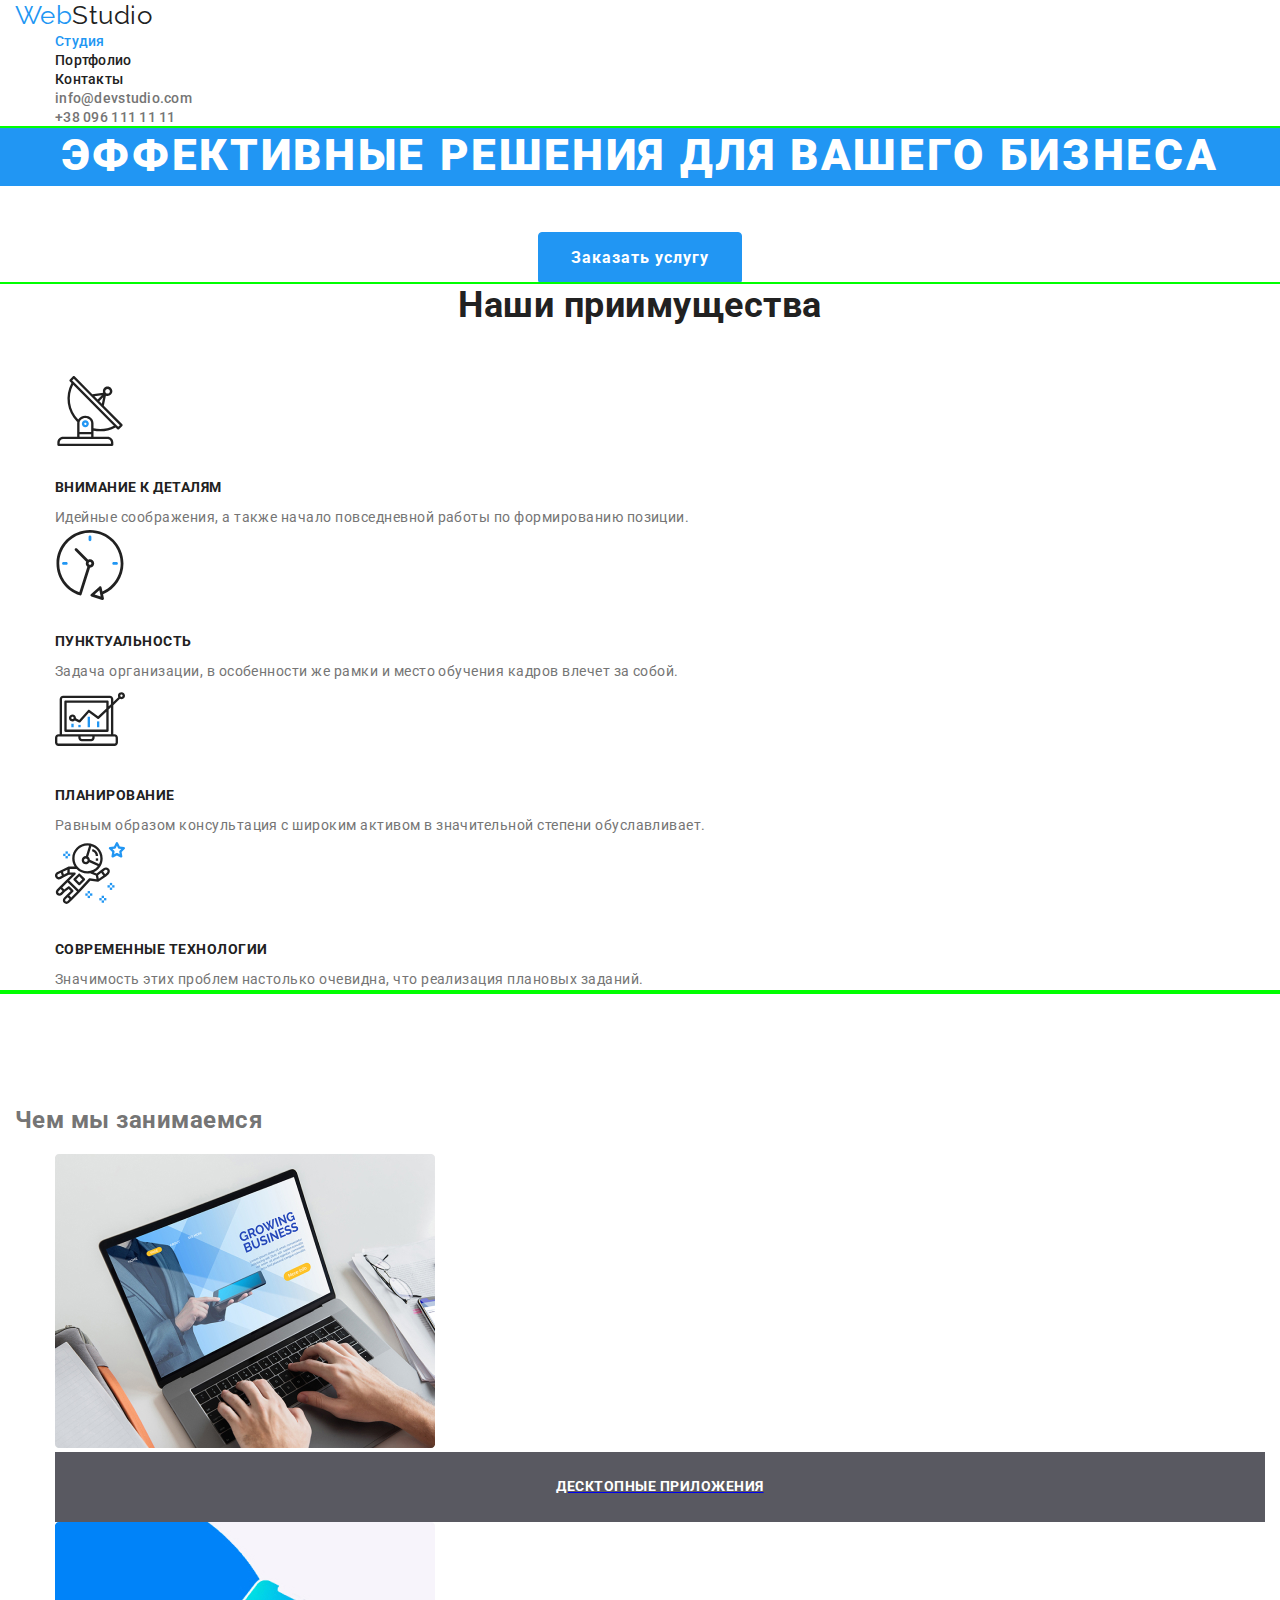
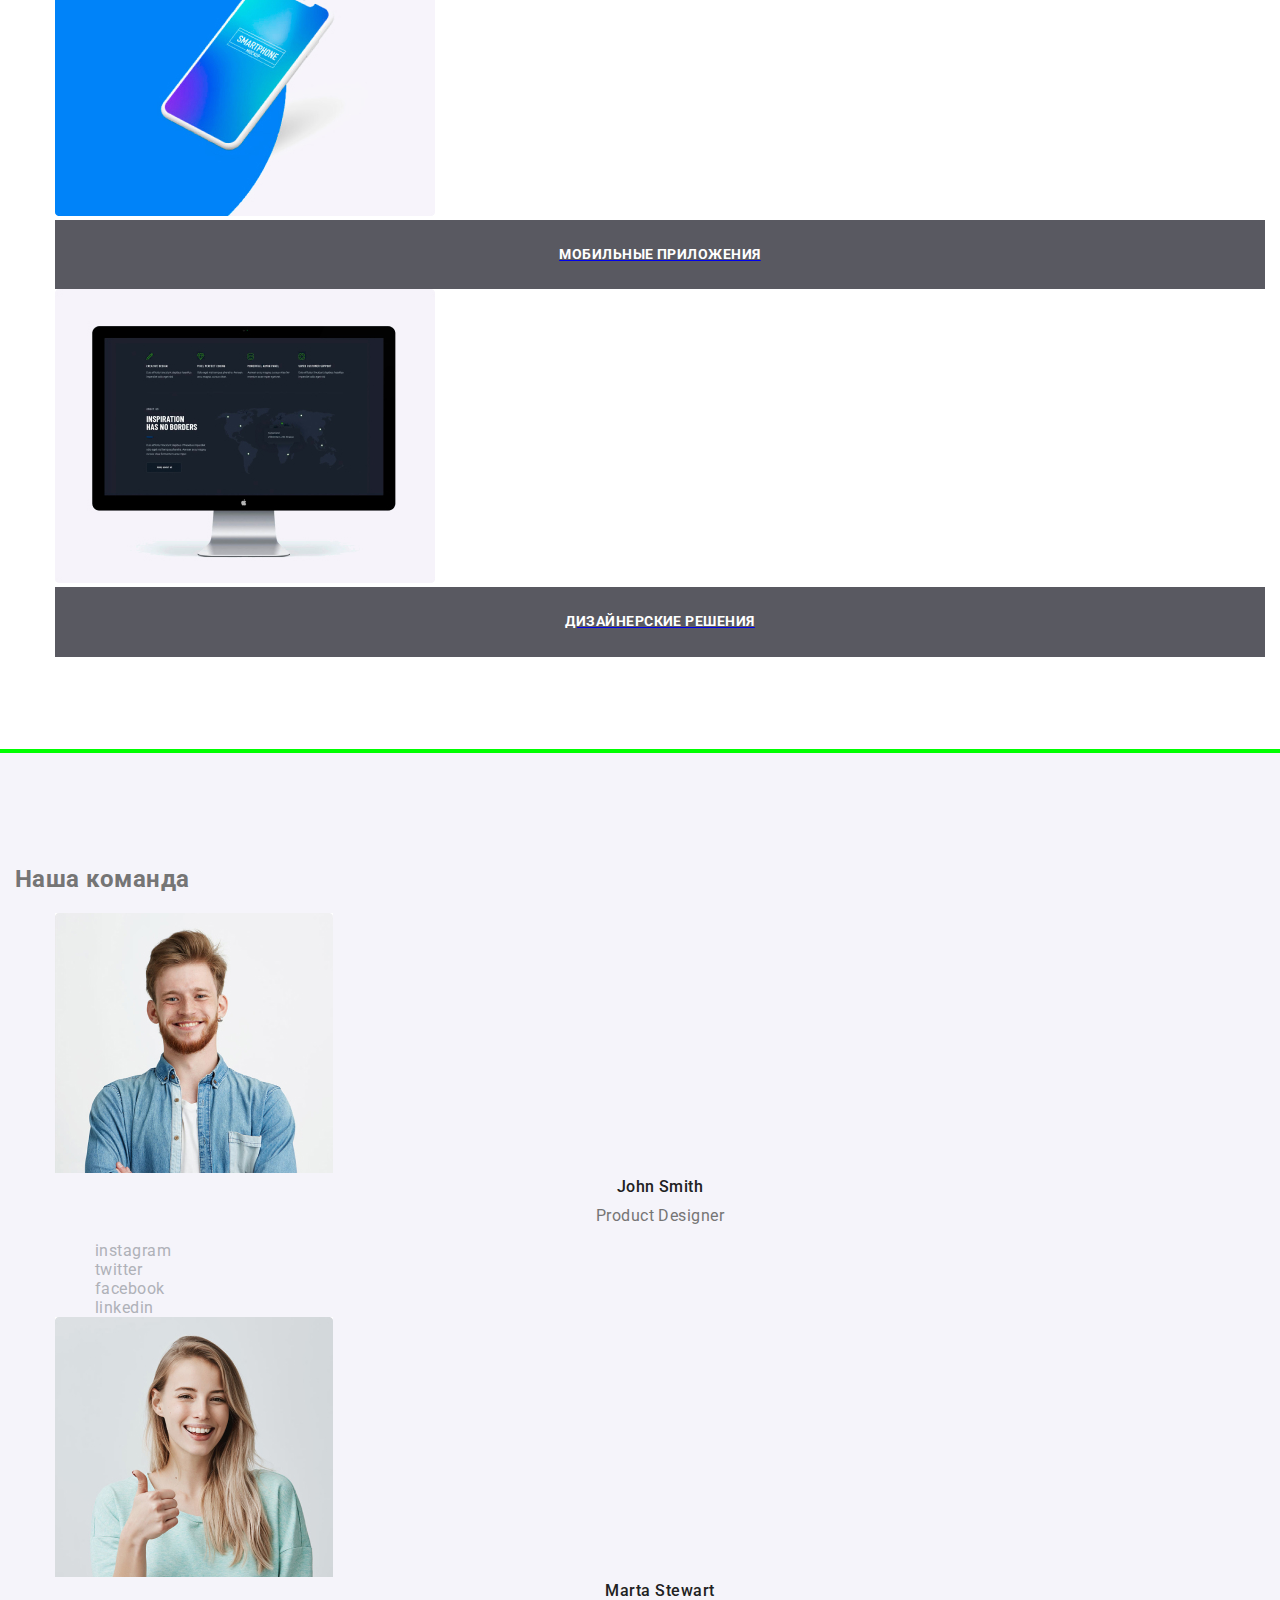
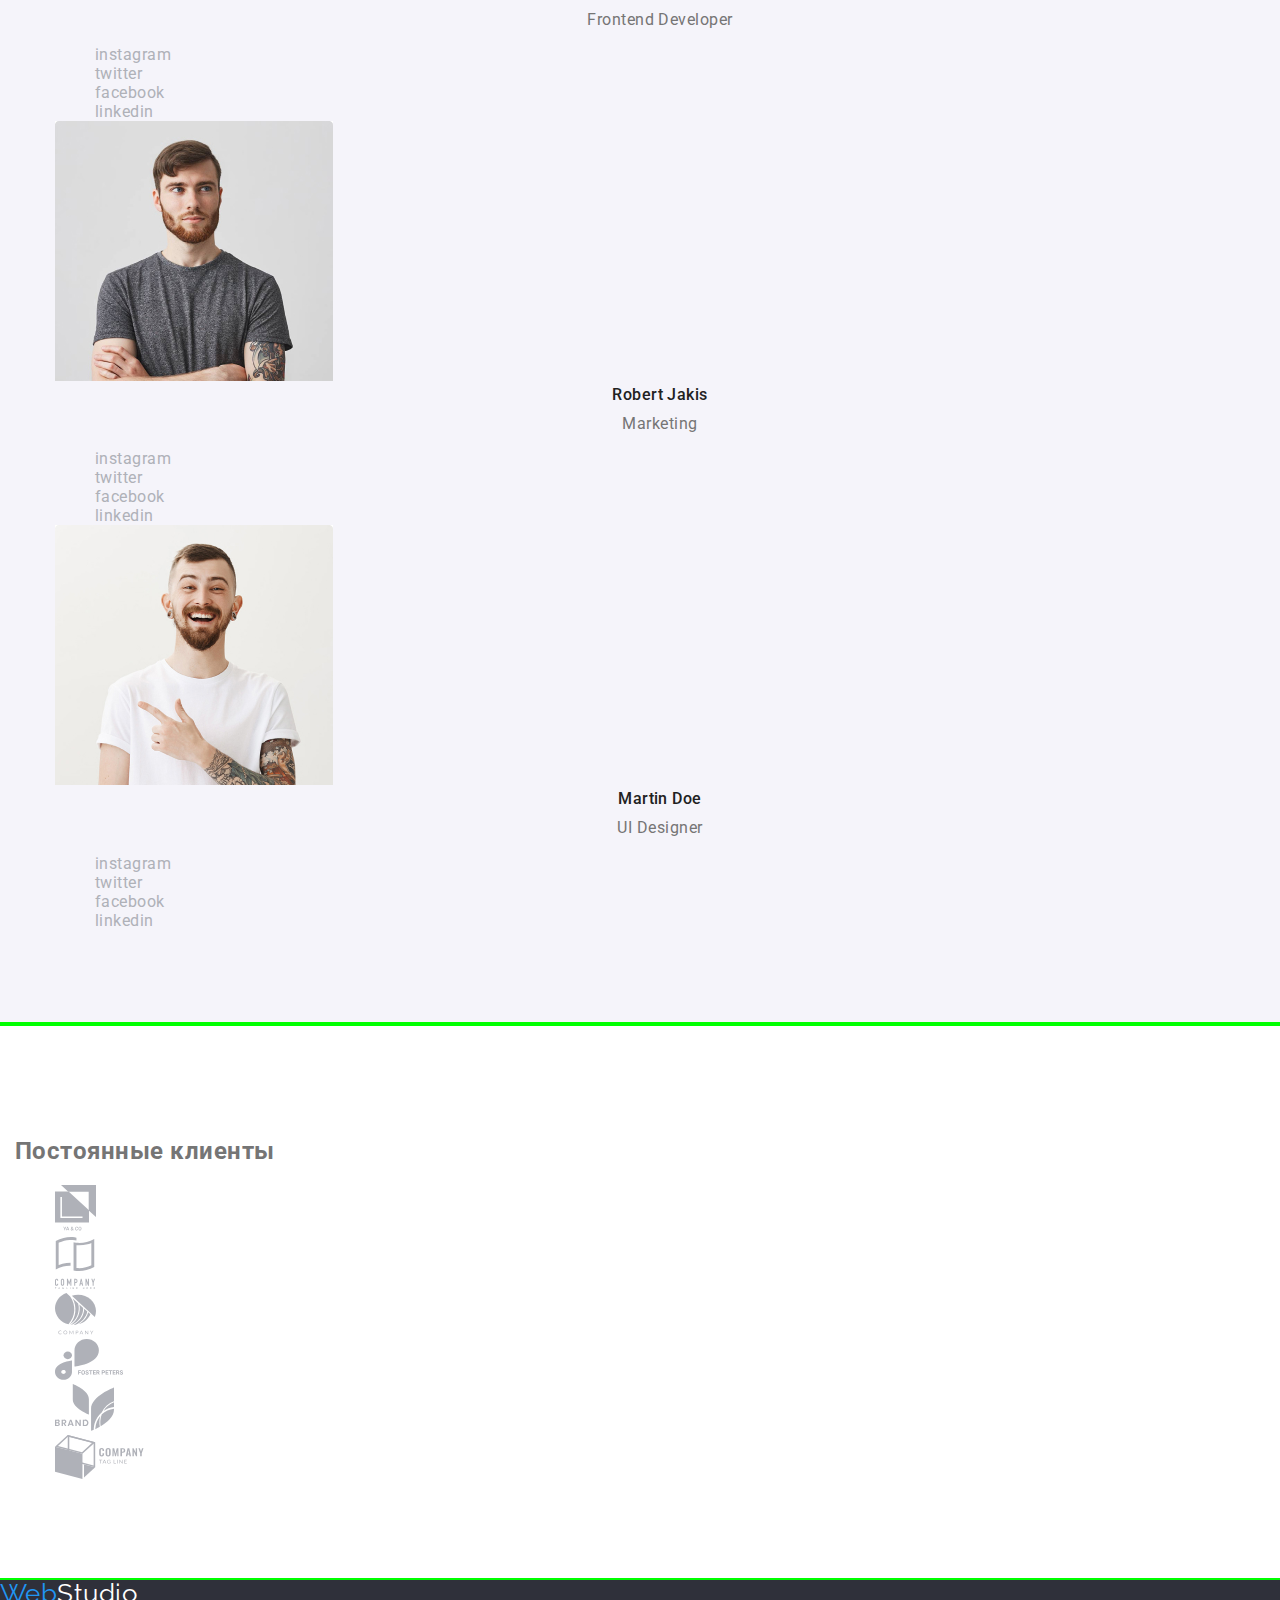
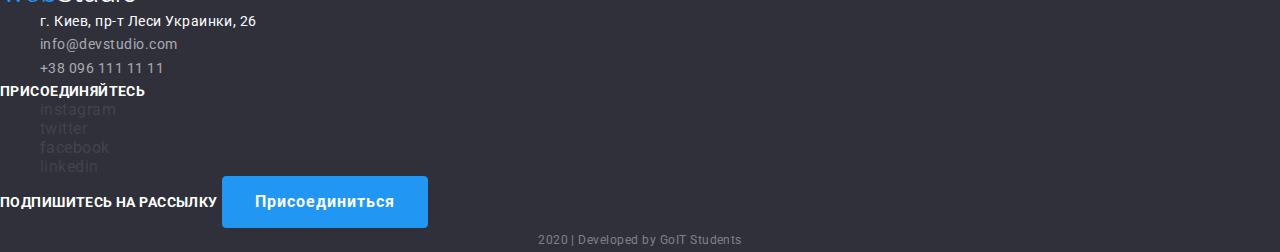
==== index.html @ 6aab1367 "добваляет марджины и падинги" ====
<!DOCTYPE html>
<html lang="ru">

<head>
    <meta charset="UTF-8">
    <meta name="viewport" content="width=device-width, initial-scale=1.0">
    <title>Web Studio</title>
    <link
        href="https://fonts.googleapis.com/css2?family=Raleway:wght@700&family=Roboto:wght@400;500;700;900&display=swap"
        rel="stylesheet">
    <link rel="stylesheet" href="./css/styles.css">
    <link rel="icon" href="./images/Web_Studio.svg">
</head>

<body>

    <!-- шапка -->

    <header class="page-header">
        <div class="container">
            <nav>
                <a href="/" class="logo"><span>Web</span>Studio</a>
                <ul class="site-nav list">
                    <li><a href="./index.html" class="link current">Студия</a></li>
                    <li><a href="./portfolio.html" class="link">Портфолио</a></li>
                    <li><a href="#" class="link">Контакты</a></li>
                </ul>
            </nav>
            <ul class="auth-nav list">
                <li><a href="mailto:info@devstudio.com" class="link">info@devstudio.com</a></li>
                <li><a href="tel:+380965566866" class="link">+38 096 111 11 11</a>
                </li>
            </ul>
        </div>
    </header>

    <main>

        <!-- герой -->

        <section class="hero">
            <h1 class="hero-title">эффективные решения для вашего бизнеса</h1>
            <a href="#" class="button">Заказать услугу</a>
        </section>

        <!-- преимущества -->

        <section class="section-advantages">
            <div class="container">
                <h2 class="section-title">Наши приимущества</h2>
                <ul class="advantages-list">
                    <li>
                        <img src="./images/antenna.svg" alt="иконка антенны" class="images">
                        <h3 class="title">Внимание к деталям</h3>
                        <p>Идейные соображения, а также начало повседневной работы по формированию позиции.</p>
                    </li>
                    <li>
                        <img src="./images/clock.svg" alt="иконка часов" class="images">
                        <h3 class="title">Пунктуальность</h3>
                        <p>Задача организации, в особенности же рамки и место обучения кадров влечет за собой.</p>
                    </li>
                    <li>
                        <img src="./images/diagram.svg" alt="иконка диаграммы" class="images">
                        <h3 class="title">Планирование</h3>
                        <p>Равным образом консультация с широким активом в значительной степени обуславливает.</p>
                    </li>
                    <li>
                        <img src="./images/astronaut.svg" alt="иконка астронавта" class="images">
                        <h3 class="title">Современные технологии</h3>
                        <p>Значимость этих проблем настолько очевидна, что реализация плановых заданий.</p>
                    </li>
                </ul>
            </div>
        </section>

        <!-- занятость -->

        <section class="section">
            <div class="container">
                <h2 class="section-title">Чем мы занимаемся</h2>
                <ul class="list">
                    <li>
                        <a href="#"><img src="./images/desktop-app.jpg" alt="Десктопные приложения" width="380">
                            <h3 class="title">Десктопные приложения</h3>
                        </a>
                    </li>
                    <li>
                        <a href="#"><img src="./images/mobile-app.jpg" alt="Мобильные приложения" width="380">
                            <h3 class="title">Мобильные приложения</h3>
                        </a>
                    </li>
                    <li><a href="№"><img src="./images/design-decisions.jpg" alt="Дизайнерские решения" width="380">
                            <h3 class="title">Дизайнерские решения</h3>
                        </a>
                    </li>
                </ul>
            </div>
        </section>

        <!-- команда разработчиков -->

        <section class="section developers">
            <div class="container">
                <h2 class="section-title">Наша команда </h2>
                <ul class="list">
                    <li>
                        <img src="./images/john-smith.jpg" alt="John Smith" class="images" width="278">
                        <h3 class="subject">John Smith</h3>
                        <p>Product Designer</p>
                        <ul class="list">
                            <li><a href="#" aria-label="ссылка на instagram" class="icon">instagram</a></li>
                            <li><a href="#" aria-label="ссылка на twitter" class="icon">twitter</a></li>
                            <li><a href="#" aria-label="ссылка на facebook" class="icon">facebook</a></li>
                            <li><a href="#" aria-label="ссылка на linkedin" class="icon">linkedin</a></li>
                        </ul>
                    </li>
                    <li>
                        <img src="./images/marta-stewart.jpg" alt="Marta Stewart" width="278">
                        <h3 class="subject">Marta Stewart</h3>
                        <p>Frontend Developer</p>
                        <ul class="list">
                            <li><a href="#" aria-label="ссылка на instagram" class="icon">instagram</a></li>
                            <li><a href="#" aria-label="ссылка на twitter" class="icon">twitter</a></li>
                            <li><a href="#" aria-label="ссылка на facebook" class="icon">facebook</a></li>
                            <li><a href="#" aria-label="ссылка на linkedin" class="icon">linkedin</a></li>
                        </ul class="list">
                    </li>
                    <li>
                        <img src="./images/robert-jakis.jpg" alt="Robert Jakis" width="278">
                        <h3 class="subject">Robert Jakis</h3>
                        <p>Marketing</p>
                        <ul class="list">
                            <li><a href="#" aria-label="ссылка на instagram" class="icon">instagram</a></li>
                            <li><a href="#" aria-label="ссылка на twitter" class="icon">twitter</a></li>
                            <li><a href="#" aria-label="ссылка на facebook" class="icon">facebook</a></li>
                            <li><a href="#" aria-label="ссылка на linkedin" class="icon">linkedin</a></li>
                        </ul>
                    </li>
                    <li>
                        <img src="./images/martin-doe.jpg" alt="Martin Doe" width="278">
                        <h3 class="subject">Martin Doe</h3>
                        <p>UI Designer</p>
                        <ul class="list">
                            <li><a href="#" aria-label="ссылка на instagram" class="icon">instagram</a></li>
                            <li><a href="#" aria-label="ссылка на twitter" class="icon">twitter</a></li>
                            <li><a href="#" aria-label="ссылка на facebook" class="icon">facebook</a></li>
                            <li><a href="#" aria-label="ссылка на linkedin" class="icon">linkedin</a></li>
                        </ul>
                    </li>
                </ul>
            </div>
        </section>

        <!-- наши клиенты -->

        <section class="section">
            <div class="container">
                <h2 class="section-title">Постоянные клиенты</h2>
                <ul class="list">
                    <li><a href="#"><img src="./images/logo-1.svg" alt="YA & CO"></a></li>
                    <li><a href="#"><img src="./images/logo-2.svg" alt="Company Tagline Here"></a></li>
                    <li><a href="#"><img src="./images/logo-3.svg" alt="Company"></a></li>
                    <li><a href="#"><img src="./images/logo-4.svg" alt="Foster Peters"></a></li>
                    <li><a href="#"><img src="./images/logo-5.svg" alt="Brand"></a></li>
                    <li><a href="#"><img src="./images/logo-6.svg" alt="Company TAG LINE"></a></li>
                </ul>
            </div>
        </section>

    </main>

    <footer>
        <div>
            <div>
                <a href="/" class="logo"><span>Web</span>Studio</a>
                <address>
                    <ul class="list">
                        <li>г. Киев, пр-т Леси Украинки, 26</li>
                        <li><a href="mailto:info@devstudio.com" class="contacts">info@devstudio.com</a></li>
                        <li><a href="tel:+380965566866" class="contacts">+38 096 111 11 11</a></li>
                    </ul>
                </address>
            </div>
            <div>
                <b class="title">присоединяйтесь</b>
                <ul class="list">
                    <li><a href="#" aria-label="ссылка на instagram" class="icon">instagram</a></li>
                    <li><a href="#" aria-label="ссылка на twitter" class="icon">twitter</a></li>
                    <li><a href="#" aria-label="ссылка на facebook" class="icon">facebook</a></li>
                    <li><a href="#" aria-label="ссылка на linkedin" class="icon">linkedin</a></li>
                </ul>
            </div>
            <div>
                <b class="title">Подпишитесь на рассылку</b>
                <button class="button">Присоединиться</button>
            </div>
        </div>
        <div>
            <p class="text">2020 | Developed by GoIT Students</p>
        </div>

    </footer>

</body>

</html>
---- css/styles.css ----
/* цвет основного текста #757575 */
/* вторичный цвет текста #212121 */
/* белый #ffffff */
/* цвет акцента #2196F3 */
/* цвет подложки в занятости rgba(47, 48, 58, 0.8) */
/* цвет логотипов #AFB1B8; */
/* цвет бекграунда под фото #F5F4FA; */
/* цвет футора #2F303A; */
/* цвет контактов в футоре rgba(255, 255, 255, 0.6); */
/* цвет иконок соцсетей в футоре rgba(255, 255, 255, 0.1); */
/* цвет надписи создателей сайта rgba(255, 255, 255, 0.4); */



:root {
    --primarli-text-color: #757575;
    --title-text-color: #212121;
    --accent-color: #2196F3;
    --primarly-white-color: #ffffff;
    --busyness-bg: rgba(47, 48, 58, 0.8);
    --logo-color: #AFB1B8;
    --back-graund-developers-color: #F5F4FA;
    --footer-color: #2F303A;
    --contacts-color: rgba(255, 255, 255, 0.6);
    --social-icon-color: rgba(255, 255, 255, 0.1);
    --developers-text-color: rgba(255, 255, 255, 0.4);

}

body {
    margin: 0;
    background-color: var(--primarly-white-color);
    color: var(--primarli-text-color);
    font-family: Roboto, sans-serif;
    letter-spacing: 0.03em;
}

.container {
    width: 1230;
    padding-left: 15px;
    padding-right: 15px;
    outline: 2px solid lime;
}
li {
    list-style: none;
}

ul {
    margin-top: 0;
    margin-bottom: 0;
}

.logo {
    color: var(--title-text-color);
    font-family: Raleway;
    font-size: 26px;
    line-height: 1.2;
    text-decoration: none;
}

.logo > span {
color: var(--accent-color);
}

footer .logo {
    color: var(--primarly-white-color);
}

/* site-nav */

.site-nav .link {
    color: var(--title-text-color);
    font-weight: 500;
    font-size: 14px;
    line-height: 1.14;
    letter-spacing: 0.02em;
    text-decoration: none;
}
.site-nav .link:hover, 
.site-nav .link:focus
{
color: var(--accent-color);
}

.site-nav .link.current {
    color: var(--accent-color);
}

/* auth-nav */

.auth-nav .link {
    color: var(--primarli-text-color);
    font-weight: 500;
    font-size: 14px;
    line-height: 1.14;
    letter-spacing: 0.02em;
    text-decoration: none; 
}
.auth-nav a:hover {
    color: var(--accent-color);
}


/* герой */

.hero {
    text-align: center;
}

.hero .hero-title{
    margin-top: 0;
    margin-bottom: 46px;

    color: var(--primarly-white-color);
    background-color: var(--accent-color);
    font-weight: 900;
    font-size: 44px;
    line-height: 1.36;
    text-align: center;
    letter-spacing: 0.06em;
    text-transform: uppercase;
}

.button {
    color: var(--primarly-white-color);
    background-color: var(--accent-color);
    font-family: inherit; 
    font-weight: bold;
    font-size: 16px;
    line-height: 1.88;
    align-items: center;
    text-align: center;
    letter-spacing: 0.06em;
    text-decoration: none; 
    
    display: inline-block;
    padding: 10px 32px;
    border: 1px solid var(--accent-color);
    border-radius: 4px;
}

.button:hover,
.button:focus {
    color: var(--accent-color);
    background-color: var(--primarly-white-color);
    border: 1px solid var(--accent-color);
    
}
/* секция */

.section-advantages .images{
    margin-bottom: 30px;
}

.section-advantages .section-title {
    margin-top: 0;
    margin-bottom: 50px;

    color: var(--title-text-color);
    font-weight: bold;
    font-size: 36px;
    line-height: 1.17;
    text-align: center;
}

.section-advantages .title {
    margin-top: 0;
    margin-bottom: 10px;

    color: var(--title-text-color);
    font-weight: bold;
    font-size: 14px;
    line-height: 1.14;
    text-transform: uppercase;
}
    
.advantages-list p {
    margin-top: 0;
    margin-bottom: 0;

    font-size: 14px;
    line-height: 1.71;
}


/* список преимуществ */

.section-advantages .container{
    padding-top: 0;
    padding-bottom: 0;
}

.advantages-list .images:hover {
    background-color: var(--accent-color);
    padding: 25px 106.24px;

}
/* чем мы занимаемся*/


.section .container{
    padding-top: 94px;
    padding-bottom: 94px;
}
.list .title {
    margin-top: 0;
    margin-bottom: 0;
    padding-top: 27px;
    padding-bottom: 27px;

    color:  var(--primarly-white-color);
    background-color: rgba(47, 48, 58, 0.8);
    font-weight: bold;
    font-size: 14px;
    line-height: 1.14;
    text-align: center;
    text-transform: uppercase;
}

/* разработчики */

.developers {
    background-color: var(--back-graund-developers-color);
}

.section .subject {
    margin-top: 0;
    margin-bottom: 10px;

    color: var(--title-text-color);
    font-weight: 500;
    font-size: 16px;
    line-height: 1.19;
    text-align: center;
}

.section p {
    margin-top: 0;
    margin-bottom: 16px;

    font-size: 16px;
    line-height: 1.19;
    text-align: center;
}

section .icon {
    color: var(--logo-color);
    text-decoration: none; 
    }
.icon:hover {
    color: var(--accent-color);
}

/* наши клиенты */



/* футор */

footer {
    background-color: var(--footer-color);
}

address {
    color: var(--primarly-white-color);
    font-style: inherit;
    font-size: 14px;
    line-height: 1.71;
    text-decoration: none; 
}

.contacts {
    color: var(--contacts-color);
    font-size: 14px;
    line-height: 1.71;
    text-decoration: none
}

.contacts:hover {
    color: var(--accent-color);
}

footer .title {
    color: var(--primarly-white-color);
    font-weight: bold;
    font-size: 14px;
    line-height: 1.17;
    letter-spacing: 0.03em;
    text-transform: uppercase;
}


footer .icon {
    color: var( --social-icon-color);
    text-decoration: none;
    }

footer .text {
    margin-top: 0;
    margin-bottom: 0;

    color: var(--developers-text-color);
    font-size: 12px;
    line-height: 2;
    text-align: center;
}







/* страница портфолио */

.portfolio .title{
    margin-top: 0;
    margin-bottom: 0;
}
.portfolio .button {
    color: var(--title-text-color);
    background-color: var(--back-graund-developers-color);
    font-weight: 500;
    font-size: 16px;
    line-height: 1.62;
    text-align: center; 
}

.portfolio .button:hover,
.portfolio .button:focus {
    color: var(--primarly-white-color);
    background-color:var(--accent-color);
}

.selection{
    margin-bottom: 50px;
   }

.portfolio-list a {
    text-decoration: none;
}

.portfolio-list .images {
    margin-bottom: 20px;
}
.portfolio-title {
    margin-top: 0;
    margin-bottom: 4px;

    color: var(--title-text-color);
    font-weight: bold;
    font-size: 18px;
    line-height: 2;
    letter-spacing: 0.06em;
    }

.portfolio .subject {
    margin-top: 0;
    margin-bottom: 20px;

    color: var(--primarli-text-color);
    font-size: 16px;
    line-height: 1.87;
}
    
.portfolio .text {
    margin-top: 0;
    margin-bottom: 0;
    padding-top: 63px;
    padding-bottom: 63px;

    color: var(--title-text-color);
    font-size: 18px;
    line-height: 1.56;
}

.portfolio .text:hover {
    color: var(--primarly-white-color);
    background-color: var(--accent-color);
}
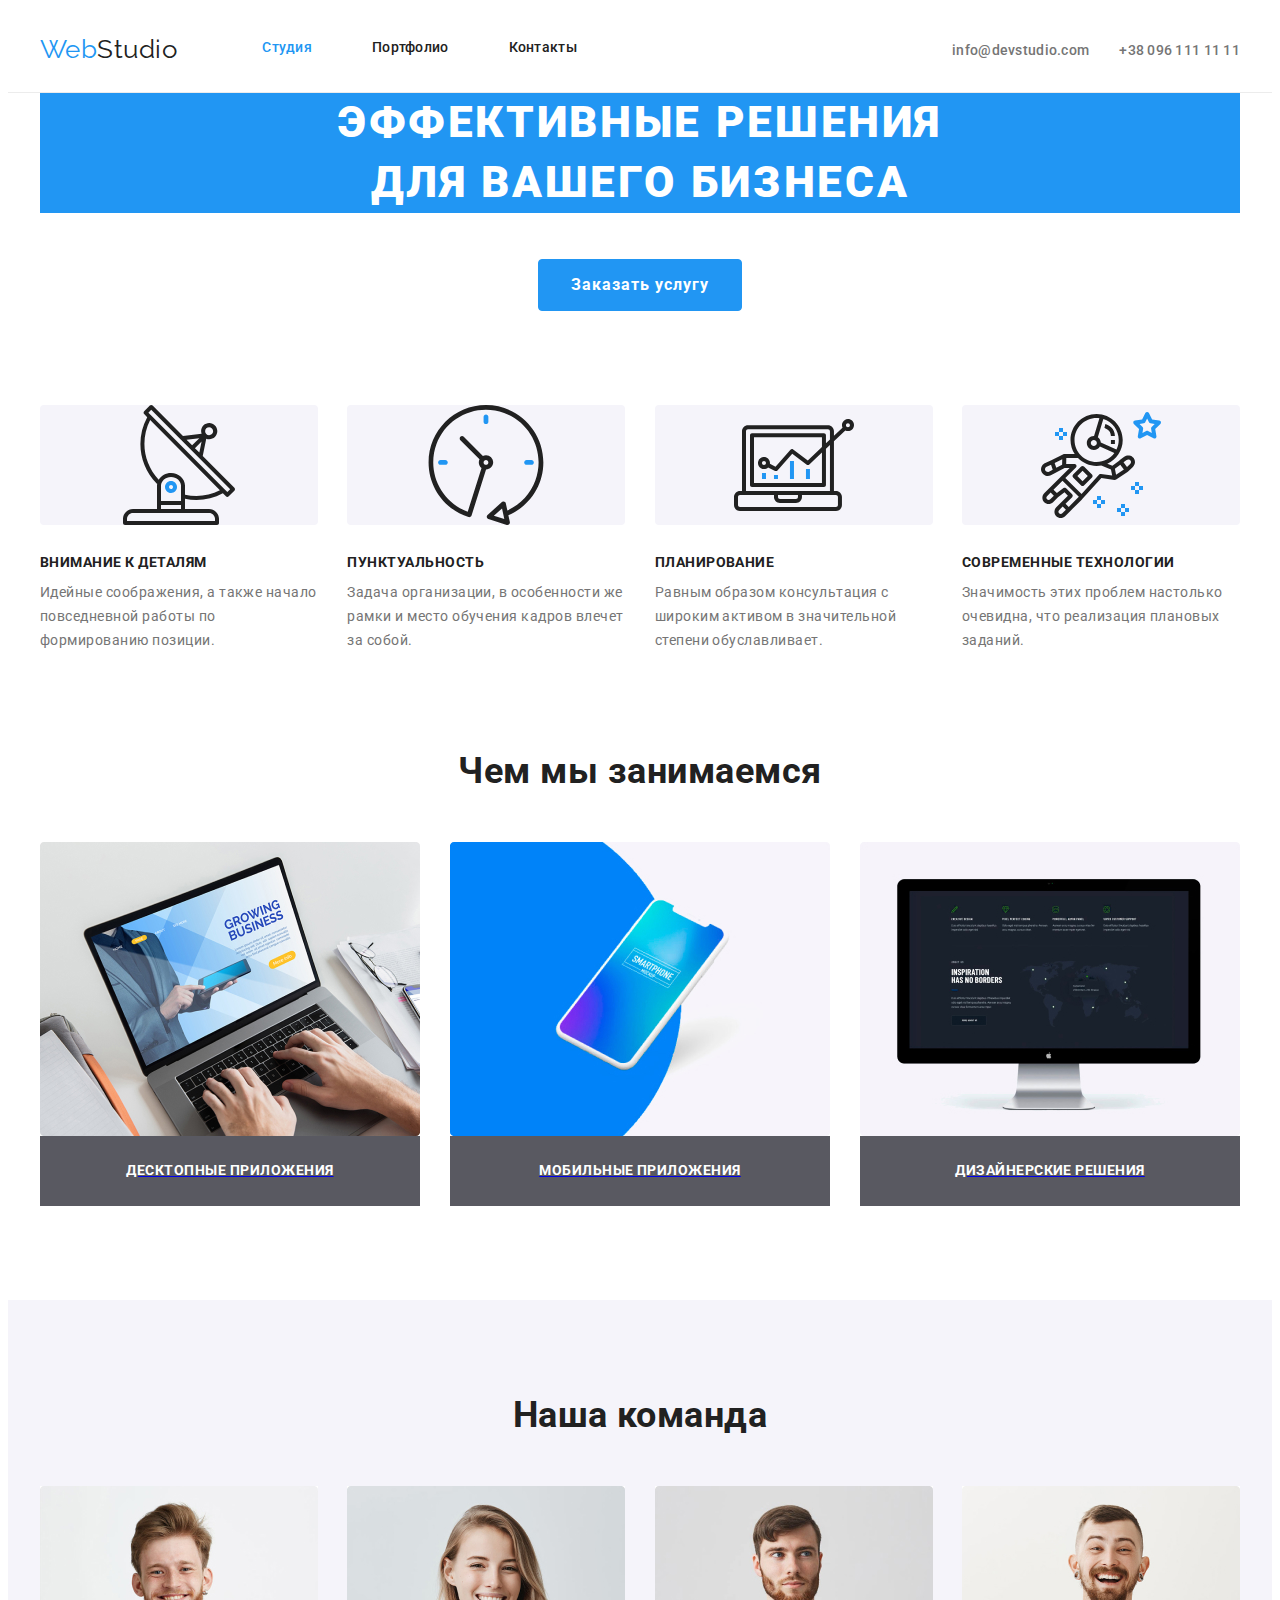
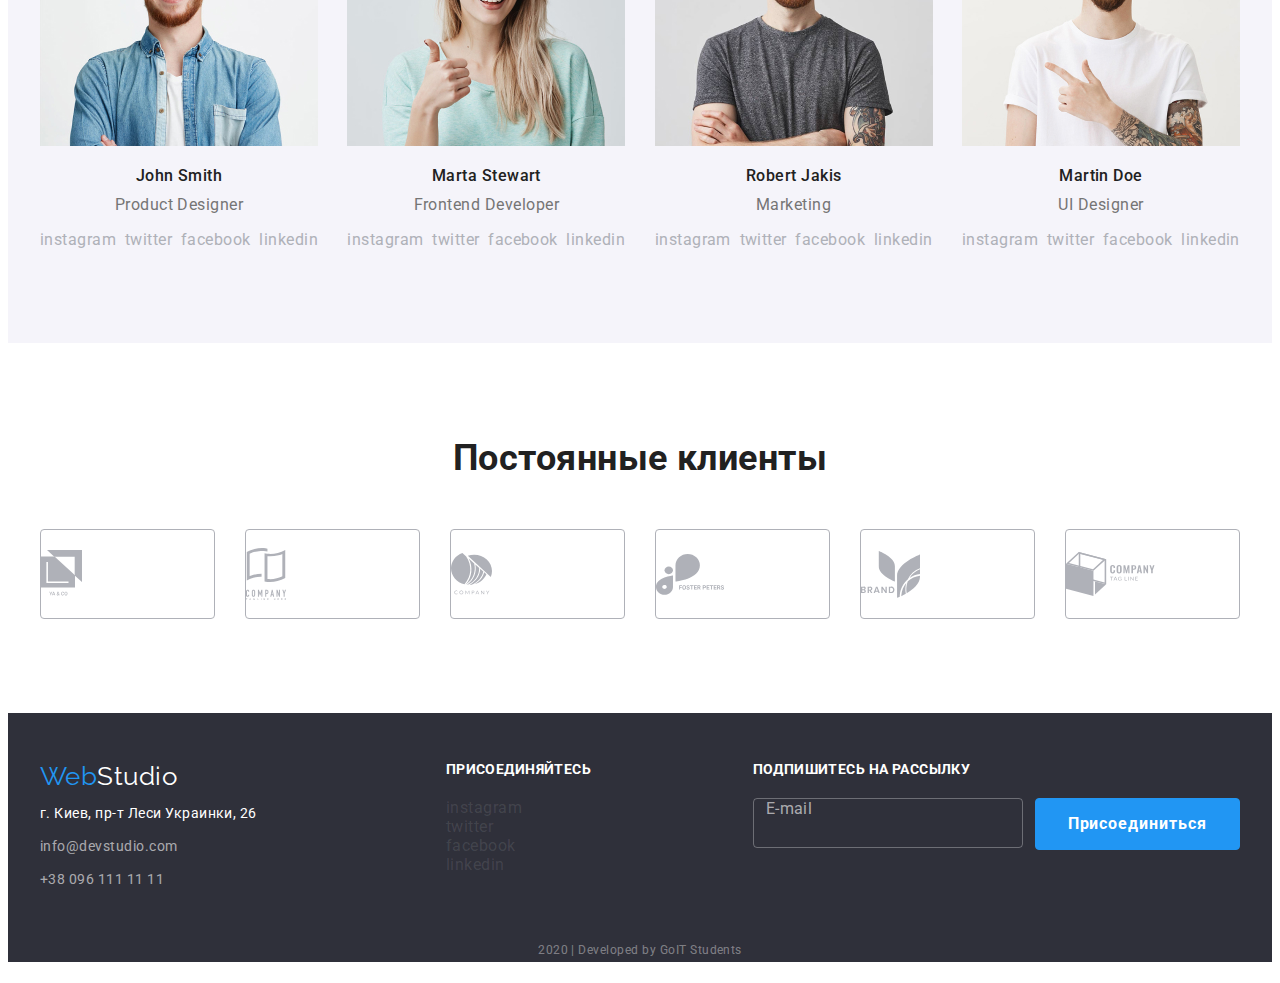
==== commit cef667b7: "Добавляет стили позиционирования" ====
--- a/index.html
+++ b/index.html
@@ -17,18 +17,18 @@
     <!-- шапка -->
 
     <header class="page-header">
-        <div class="container">
-            <nav>
+        <div class="container main-nav">
+            <nav class="nav">
                 <a href="/" class="logo"><span>Web</span>Studio</a>
                 <ul class="site-nav list">
-                    <li><a href="./index.html" class="link current">Студия</a></li>
-                    <li><a href="./portfolio.html" class="link">Портфолио</a></li>
-                    <li><a href="#" class="link">Контакты</a></li>
+                    <li class="item"><a href="./index.html" class="link current">Студия</a></li>
+                    <li class="item"><a href="./portfolio.html" class="link">Портфолио</a></li>
+                    <li class="item"><a href="#" class="link">Контакты</a></li>
                 </ul>
             </nav>
-            <ul class="auth-nav list">
-                <li><a href="mailto:info@devstudio.com" class="link">info@devstudio.com</a></li>
-                <li><a href="tel:+380965566866" class="link">+38 096 111 11 11</a>
+            <ul class="cont-nav list">
+                <li class="item"><a href="mailto:info@devstudio.com" class="link">info@devstudio.com</a></li>
+                <li class="item"><a href="tel:+380965566866" class="link">+38 096 111 11 11</a>
                 </li>
             </ul>
         </div>
@@ -39,33 +39,35 @@
         <!-- герой -->
 
         <section class="hero">
-            <h1 class="hero-title">эффективные решения для вашего бизнеса</h1>
-            <a href="#" class="button">Заказать услугу</a>
+            <div class="container">
+                <h1 class="hero-title">эффективные решения <br> для вашего бизнеса</h1>
+                <a href="#" class="button">Заказать услугу</a>
+            </div>
         </section>
 
         <!-- преимущества -->
 
-        <section class="section-advantages">
-            <div class="container">
-                <h2 class="section-title">Наши приимущества</h2>
+        <section class="section">
+            <div class="container">
+                <h2 class="section-title is-hidden">Наши приимущества</h2>
                 <ul class="advantages-list">
-                    <li>
-                        <img src="./images/antenna.svg" alt="иконка антенны" class="images">
+                    <li class="advantages-elements">
+                        <img src="./images/antenna.svg" alt="иконка антенны" class="img">
                         <h3 class="title">Внимание к деталям</h3>
                         <p>Идейные соображения, а также начало повседневной работы по формированию позиции.</p>
                     </li>
-                    <li>
-                        <img src="./images/clock.svg" alt="иконка часов" class="images">
+                    <li class="advantages-elements">
+                        <img src="./images/clock.svg" alt="иконка часов" class="img">
                         <h3 class="title">Пунктуальность</h3>
                         <p>Задача организации, в особенности же рамки и место обучения кадров влечет за собой.</p>
                     </li>
-                    <li>
-                        <img src="./images/diagram.svg" alt="иконка диаграммы" class="images">
+                    <li class="advantages-elements">
+                        <img src="./images/diagram.svg" alt="иконка диаграммы" class="img">
                         <h3 class="title">Планирование</h3>
                         <p>Равным образом консультация с широким активом в значительной степени обуславливает.</p>
                     </li>
-                    <li>
-                        <img src="./images/astronaut.svg" alt="иконка астронавта" class="images">
+                    <li class="advantages-elements">
+                        <img src="./images/astronaut.svg" alt="иконка астронавта" class="img">
                         <h3 class="title">Современные технологии</h3>
                         <p>Значимость этих проблем настолько очевидна, что реализация плановых заданий.</p>
                     </li>
@@ -76,20 +78,23 @@
         <!-- занятость -->
 
         <section class="section">
-            <div class="container">
+            <div class="container-busyness">
                 <h2 class="section-title">Чем мы занимаемся</h2>
                 <ul class="list">
                     <li>
-                        <a href="#"><img src="./images/desktop-app.jpg" alt="Десктопные приложения" width="380">
+                        <a href="#"><img src="./images/desktop-app.jpg" alt="Десктопные приложения" class="img"
+                                width="380">
                             <h3 class="title">Десктопные приложения</h3>
                         </a>
                     </li>
                     <li>
-                        <a href="#"><img src="./images/mobile-app.jpg" alt="Мобильные приложения" width="380">
+                        <a href="#"><img src="./images/mobile-app.jpg" alt="Мобильные приложения" class="img"
+                                width="380">
                             <h3 class="title">Мобильные приложения</h3>
                         </a>
                     </li>
-                    <li><a href="№"><img src="./images/design-decisions.jpg" alt="Дизайнерские решения" width="380">
+                    <li><a href="№"><img src="./images/design-decisions.jpg" alt="Дизайнерские решения" class="img"
+                                width="380">
                             <h3 class="title">Дизайнерские решения</h3>
                         </a>
                     </li>
@@ -104,9 +109,9 @@
                 <h2 class="section-title">Наша команда </h2>
                 <ul class="list">
                     <li>
-                        <img src="./images/john-smith.jpg" alt="John Smith" class="images" width="278">
+                        <img src="./images/john-smith.jpg" alt="John Smith" class="img" width="278">
                         <h3 class="subject">John Smith</h3>
-                        <p>Product Designer</p>
+                        <p class="profession">Product Designer</p>
                         <ul class="list">
                             <li><a href="#" aria-label="ссылка на instagram" class="icon">instagram</a></li>
                             <li><a href="#" aria-label="ссылка на twitter" class="icon">twitter</a></li>
@@ -115,9 +120,9 @@
                         </ul>
                     </li>
                     <li>
-                        <img src="./images/marta-stewart.jpg" alt="Marta Stewart" width="278">
+                        <img src="./images/marta-stewart.jpg" alt="Marta Stewart" class="img" width="278">
                         <h3 class="subject">Marta Stewart</h3>
-                        <p>Frontend Developer</p>
+                        <p class="profession">Frontend Developer</p>
                         <ul class="list">
                             <li><a href="#" aria-label="ссылка на instagram" class="icon">instagram</a></li>
                             <li><a href="#" aria-label="ссылка на twitter" class="icon">twitter</a></li>
@@ -126,9 +131,9 @@
                         </ul class="list">
                     </li>
                     <li>
-                        <img src="./images/robert-jakis.jpg" alt="Robert Jakis" width="278">
+                        <img src="./images/robert-jakis.jpg" alt="Robert Jakis" class="img" width="278">
                         <h3 class="subject">Robert Jakis</h3>
-                        <p>Marketing</p>
+                        <p class="profession">Marketing</p>
                         <ul class="list">
                             <li><a href="#" aria-label="ссылка на instagram" class="icon">instagram</a></li>
                             <li><a href="#" aria-label="ссылка на twitter" class="icon">twitter</a></li>
@@ -137,9 +142,9 @@
                         </ul>
                     </li>
                     <li>
-                        <img src="./images/martin-doe.jpg" alt="Martin Doe" width="278">
+                        <img src="./images/martin-doe.jpg" alt="Martin Doe" class="img" width="278">
                         <h3 class="subject">Martin Doe</h3>
-                        <p>UI Designer</p>
+                        <p class="profession">UI Designer</p>
                         <ul class="list">
                             <li><a href="#" aria-label="ссылка на instagram" class="icon">instagram</a></li>
                             <li><a href="#" aria-label="ссылка на twitter" class="icon">twitter</a></li>
@@ -156,13 +161,13 @@
         <section class="section">
             <div class="container">
                 <h2 class="section-title">Постоянные клиенты</h2>
-                <ul class="list">
-                    <li><a href="#"><img src="./images/logo-1.svg" alt="YA & CO"></a></li>
-                    <li><a href="#"><img src="./images/logo-2.svg" alt="Company Tagline Here"></a></li>
-                    <li><a href="#"><img src="./images/logo-3.svg" alt="Company"></a></li>
-                    <li><a href="#"><img src="./images/logo-4.svg" alt="Foster Peters"></a></li>
-                    <li><a href="#"><img src="./images/logo-5.svg" alt="Brand"></a></li>
-                    <li><a href="#"><img src="./images/logo-6.svg" alt="Company TAG LINE"></a></li>
+                <ul class="list clietnts">
+                    <li><a href="#"><img src="./images/logo-1.svg" alt="YA & CO" class="img"></a></li>
+                    <li><a href="#"><img src="./images/logo-2.svg" alt="Company Tagline Here" class="img"></a></li>
+                    <li><a href="#"><img src="./images/logo-3.svg" alt="Company" class="img"></a></li>
+                    <li><a href="#"><img src="./images/logo-4.svg" alt="Foster Peters" class="img"></a></li>
+                    <li><a href="#"><img src="./images/logo-5.svg" alt="Brand" class="img"></a></li>
+                    <li><a href="#"><img src="./images/logo-6.svg" alt="Company TAG LINE" class="img"></a></li>
                 </ul>
             </div>
         </section>
@@ -170,19 +175,21 @@
     </main>
 
     <footer>
-        <div>
-            <div>
+        <div class="footer-container">
+            <div class="address-information">
                 <a href="/" class="logo"><span>Web</span>Studio</a>
-                <address>
+                <address class="address">
                     <ul class="list">
-                        <li>г. Киев, пр-т Леси Украинки, 26</li>
-                        <li><a href="mailto:info@devstudio.com" class="contacts">info@devstudio.com</a></li>
-                        <li><a href="tel:+380965566866" class="contacts">+38 096 111 11 11</a></li>
+                        <li class="address-elements">г. Киев, пр-т Леси Украинки, 26</li>
+                        <li class="address-elements"><a href="mailto:info@devstudio.com"
+                                class="contacts">info@devstudio.com</a></li>
+                        <li class="address-elements"><a href="tel:+380965566866" class="contacts">+38 096 111 11 11</a>
+                        </li>
                     </ul>
                 </address>
             </div>
-            <div>
-                <b class="title">присоединяйтесь</b>
+            <div class="connect">
+                <b class="footer-title">присоединяйтесь</b>
                 <ul class="list">
                     <li><a href="#" aria-label="ссылка на instagram" class="icon">instagram</a></li>
                     <li><a href="#" aria-label="ссылка на twitter" class="icon">twitter</a></li>
@@ -190,13 +197,16 @@
                     <li><a href="#" aria-label="ссылка на linkedin" class="icon">linkedin</a></li>
                 </ul>
             </div>
-            <div>
-                <b class="title">Подпишитесь на рассылку</b>
-                <button class="button">Присоединиться</button>
+            <div class="subscribe">
+                <b class="footer-title">Подпишитесь на рассылку</b>
+                <div class="e-mail">
+                    <p class="e-color">E-mail</p>
+                    <button class="button">Присоединиться</button>
+                </div>
             </div>
         </div>
         <div>
-            <p class="text">2020 | Developed by GoIT Students</p>
+            <p class="copiright-text">2020 | Developed by GoIT Students</p>
         </div>
 
     </footer>
--- a/css/styles.css
+++ b/css/styles.css
@@ -9,7 +9,14 @@
 /* цвет контактов в футоре rgba(255, 255, 255, 0.6); */
 /* цвет иконок соцсетей в футоре rgba(255, 255, 255, 0.1); */
 /* цвет надписи создателей сайта rgba(255, 255, 255, 0.4); */
-
+/* цвет  рамки для ввода имейла rgba(255, 255, 255, 0.3); */
+html {
+  box-sizing: border-box;
+}
+*,
+*::before,
+*::after {
+  box-sizing: inherit;}
 
 
 :root {
@@ -24,33 +31,88 @@
     --contacts-color: rgba(255, 255, 255, 0.6);
     --social-icon-color: rgba(255, 255, 255, 0.1);
     --developers-text-color: rgba(255, 255, 255, 0.4);
+    --email-border-color: rgba(255, 255, 255, 0.3);
 
 }
 
 body {
-    margin: 0;
     background-color: var(--primarly-white-color);
     color: var(--primarli-text-color);
     font-family: Roboto, sans-serif;
     letter-spacing: 0.03em;
 }
 
-.container {
-    width: 1230;
+/* Утиилиты */
+
+.is-hidden {
+  display: none;
+}
+
+.img {
+    display: block;
+}
+.button {
+   display: block; 
+}
+
+.container, .container-busyness{
+    width: 1230px;
     padding-left: 15px;
     padding-right: 15px;
-    outline: 2px solid lime;
-}
+    box-sizing: border-box;
+    margin-left: auto;
+    margin-right: auto;
+}
+
+
+.container .list {
+    display: flex;
+    justify-content: space-between;
+}
+
+/* секция */   
+
+
+.section .container{
+    padding-top: 94px;
+    padding-bottom: 94px;
+    }
+
+.section .section-title {
+    margin-top: 0;
+    margin-bottom: 50px;
+
+    color: var(--title-text-color);
+    font-weight: bold;
+    font-size: 36px;
+    line-height: 1.17;
+    text-align: center;
+}
+
+.section .title {
+    margin-top: 0;
+    margin-bottom: 10px;
+
+    color: var(--title-text-color);
+    font-weight: bold;
+    font-size: 14px;
+    line-height: 1.14;
+    text-transform: uppercase;
+}
+    
+
+
 li {
     list-style: none;
 }
 
 ul {
-    margin-top: 0;
-    margin-bottom: 0;
-}
+    padding: 0;
+    margin: 0;
+    }
 
 .logo {
+    display: inline-block;
     color: var(--title-text-color);
     font-family: Raleway;
     font-size: 26px;
@@ -66,9 +128,32 @@
     color: var(--primarly-white-color);
 }
 
+/* хедер */
+.page-header{
+    border-bottom: 1px solid #ECECEC;
+}
+
+.main-nav, .nav {
+    display: flex;
+    align-items: center;
+   }
+
 /* site-nav */
 
+.site-nav {
+    display: flex;
+    margin-left: 80px;
+    }
+
+.site-nav .item:not( :last-child) {
+    margin-right: 50px;
+}
+
 .site-nav .link {
+    display: block;
+    padding: 32px 5px;
+    border-bottom: 4px solid transparent;
+    
     color: var(--title-text-color);
     font-weight: 500;
     font-size: 14px;
@@ -80,15 +165,24 @@
 .site-nav .link:focus
 {
 color: var(--accent-color);
+border-bottom: 4px solid var(--accent-color);
 }
 
 .site-nav .link.current {
     color: var(--accent-color);
 }
 
-/* auth-nav */
-
-.auth-nav .link {
+/* cont-nav */
+
+.cont-nav{
+    display: flex;
+    margin-left: auto;
+}
+
+.cont-nav .item + .item{
+    margin-left: 30px;
+}
+.cont-nav .link {
     color: var(--primarli-text-color);
     font-weight: 500;
     font-size: 14px;
@@ -96,7 +190,7 @@
     letter-spacing: 0.02em;
     text-decoration: none; 
 }
-.auth-nav a:hover {
+.cont-nav a:hover {
     color: var(--accent-color);
 }
 
@@ -106,6 +200,7 @@
 .hero {
     text-align: center;
 }
+
 
 .hero .hero-title{
     margin-top: 0;
@@ -124,6 +219,7 @@
 .button {
     color: var(--primarly-white-color);
     background-color: var(--accent-color);
+    border: 1px solid transparent;
     font-family: inherit; 
     font-weight: bold;
     font-size: 16px;
@@ -146,62 +242,60 @@
     border: 1px solid var(--accent-color);
     
 }
-/* секция */
-
-.section-advantages .images{
+
+
+
+/* список преимуществ */
+
+.advantages-list {
+    display: flex;
+    justify-content: space-between; 
+    
+}
+.advantages-elements {
+    width: 278px;
+    height: 251px; 
+   }
+
+.container .section-title {
+    margin-bottom: 50px;
+}
+ 
+.advantages-list p {
+    margin-top: 0;
+    margin-bottom: 0;
+
+    font-size: 14px;
+    line-height: 1.71;
+}
+
+.advantages-list .img{
     margin-bottom: 30px;
-}
-
-.section-advantages .section-title {
-    margin-top: 0;
-    margin-bottom: 50px;
-
-    color: var(--title-text-color);
-    font-weight: bold;
-    font-size: 36px;
-    line-height: 1.17;
-    text-align: center;
-}
-
-.section-advantages .title {
-    margin-top: 0;
-    margin-bottom: 10px;
-
-    color: var(--title-text-color);
-    font-weight: bold;
-    font-size: 14px;
-    line-height: 1.14;
-    text-transform: uppercase;
-}
-    
-.advantages-list p {
-    margin-top: 0;
-    margin-bottom: 0;
-
-    font-size: 14px;
-    line-height: 1.71;
-}
-
-
-/* список преимуществ */
-
-.section-advantages .container{
-    padding-top: 0;
-    padding-bottom: 0;
-}
+    background-color: var(--back-graund-developers-color);
+    border-radius: 4px;
+    width: 278px;
+    height: 120px;
+    }
 
 .advantages-list .images:hover {
     background-color: var(--accent-color);
-    padding: 25px 106.24px;
-
-}
+    width: 278px;
+    height: 120px;
+}
+
 /* чем мы занимаемся*/
 
 
-.section .container{
-    padding-top: 94px;
+.section .container-busyness{
+    padding-top: 0;
     padding-bottom: 94px;
-}
+    }
+
+.container-busyness .list {
+    display: flex;
+    justify-content: space-between;
+}
+
 .list .title {
     margin-top: 0;
     margin-bottom: 0;
@@ -223,6 +317,10 @@
     background-color: var(--back-graund-developers-color);
 }
 
+.developers .img{
+    margin-bottom: 20px;
+}
+
 .section .subject {
     margin-top: 0;
     margin-bottom: 10px;
@@ -234,7 +332,7 @@
     text-align: center;
 }
 
-.section p {
+.profession {
     margin-top: 0;
     margin-bottom: 16px;
 
@@ -253,15 +351,49 @@
 
 /* наши клиенты */
 
+.clietnts li {
+    width: 175px;
+    height: 90px;
+    border: 1px solid var(--logo-color);
+    border-radius: 4px;
+    align-content: center;
+}
+
+.clietnts li:hover {
+    border: 1px solid var(--accent-color);
+}
+
+
+
+
+
+
 
 
 /* футор */
 
 footer {
     background-color: var(--footer-color);
-}
-
-address {
+ }
+
+.footer-container {
+    display: flex;
+    width: 1230px;
+    padding-left: 15px;
+    padding-right: 15px;
+    padding-top: 48px;
+    padding-bottom: 28px;
+    box-sizing: border-box;
+    margin-left: auto;
+    margin-right: auto;
+  
+}
+
+.address-information{
+    width: 410px;
+}
+
+.address {
     color: var(--primarly-white-color);
     font-style: inherit;
     font-size: 14px;
@@ -269,6 +401,16 @@
     text-decoration: none; 
 }
 
+.address-information .logo {
+    margin-bottom: 10px;
+}
+
+.address-elements:not(:last-child) {
+    margin-bottom: 9px;
+}
+
+
+
 .contacts {
     color: var(--contacts-color);
     font-size: 14px;
@@ -280,24 +422,53 @@
     color: var(--accent-color);
 }
 
-footer .title {
+.connect{
+    width: 310px;
+}
+
+
+.e-mail {
+   display: flex;
+   margin-right: auto;
+}
+
+.e-color{
+    margin: 0;
+    margin-right: 12px;
+    padding-left: 12px;
+    width: 270px; 
+    height: 50px;
+    
+    color: var(--contacts-color);
+    border: 1px solid var(--email-border-color);
+    border-radius: 4px;
+}
+
+
+.footer-container .footer-title {
+    
+    
     color: var(--primarly-white-color);
     font-weight: bold;
     font-size: 14px;
     line-height: 1.17;
     letter-spacing: 0.03em;
-    text-transform: uppercase;
-}
-
+    text-transform: uppercase;  
+}
+
+.footer-title {
+    display: block;
+    margin-bottom: 21px;
+}
 
 footer .icon {
-    color: var( --social-icon-color);
+    color: var(--social-icon-color);
     text-decoration: none;
     }
 
-footer .text {
-    margin-top: 0;
-    margin-bottom: 0;
+footer .copiright-text {
+    margin-top: 18px;
+    margin-bottom: 21px;
 
     color: var(--developers-text-color);
     font-size: 12px;
@@ -307,15 +478,12 @@
 
 
 
-
-
-
-
 /* страница портфолио */
 
-.portfolio .title{
+.portfolio .title {
     margin-top: 0;
     margin-bottom: 0;
+    text-align: center; 
 }
 .portfolio .button {
     color: var(--title-text-color);
@@ -323,29 +491,79 @@
     font-weight: 500;
     font-size: 16px;
     line-height: 1.62;
-    text-align: center; 
-}
+    border: transparent;
+}
+
+.portfolio .button:not(:last-child) {
+    margin-right: 8px;
+}
+
 
 .portfolio .button:hover,
 .portfolio .button:focus {
     color: var(--primarly-white-color);
     background-color:var(--accent-color);
-}
-
-.selection{
+    box-shadow: 0px 2px 2px rgba(0, 0, 0, 0.12), 0px 1px 2px rgba(0, 0, 0, 0.08), 0px 3px 1px rgba(0, 0, 0, 0.1);
+}
+
+.selection {
     margin-bottom: 50px;
+    text-align: center; 
    }
+
 
 .portfolio-list a {
     text-decoration: none;
 }
 
-.portfolio-list .images {
+
+
+.portfolio-element:hover,
+.portfolio-element:focus {
+box-shadow: 1px 4px 6px rgba(0, 0, 0, 0.16), 0px 4px 4px rgba(0, 0, 0, 0.06), 0px 1px 1px rgba(0, 0, 0, 0.12);
+
+}
+
+.text-hover {
+    display: block;
+    background-color: rgba(33, 150, 243, 0.9);
+    /* width: 380px;
+    height: 294px; */
+}
+
+
+
+.portfolio-list {
+    display: flex;
+    flex-wrap: wrap;
+}
+
+.portfolio-element {
+    display: inline-block;
+    width: calc((100% - 60px) / 3);
+    /* width: 380px; */
+    height: 404px;
+    border: 1px solid #EEEEEE;
+    border-radius: 5px;
+    margin-right: 30px;
+    margin-bottom: 30px;
+}
+
+.portfolio-element:nth-child(3n) {
+    margin-right: 0;
+}
+.portfolio-element:nth-last-child(-n + 3) {
+    margin-bottom: 0;
+}
+
+.portfolio-list .img {
     margin-bottom: 20px;
 }
+
 .portfolio-title {
     margin-top: 0;
     margin-bottom: 4px;
+    margin-left: 24px;
 
     color: var(--title-text-color);
     font-weight: bold;
@@ -357,25 +575,25 @@
 .portfolio .subject {
     margin-top: 0;
     margin-bottom: 20px;
+    margin-left: 24px;
 
     color: var(--primarli-text-color);
     font-size: 16px;
     line-height: 1.87;
-}
-    
-.portfolio .text {
-    margin-top: 0;
-    margin-bottom: 0;
-    padding-top: 63px;
-    padding-bottom: 63px;
-
+    text-align: left
+}
+    
+.portfolio .text-hover {
+    margin: 63px 24px;
+ 
     color: var(--title-text-color);
     font-size: 18px;
     line-height: 1.56;
 }
 
-.portfolio .text:hover {
+.portfolio .text-hover:hover {
     color: var(--primarly-white-color);
     background-color: var(--accent-color);
 }
 
+
